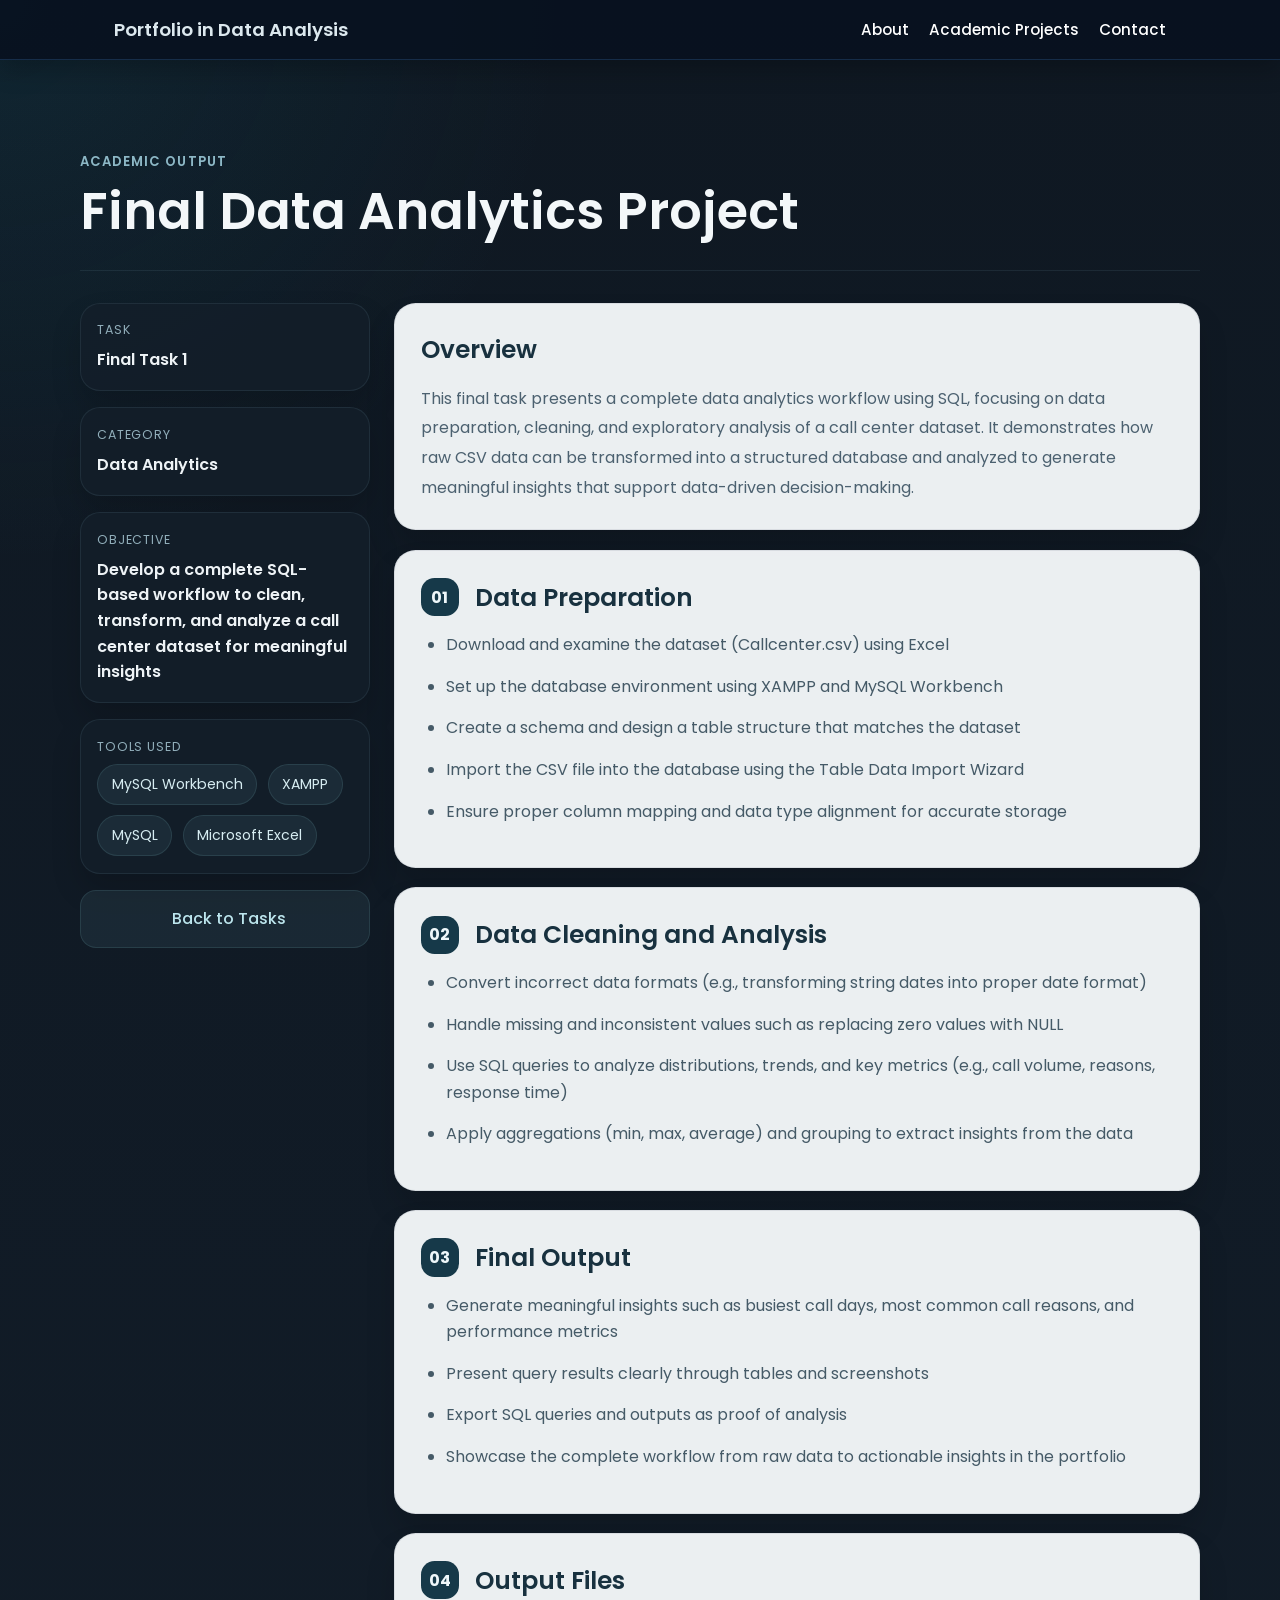
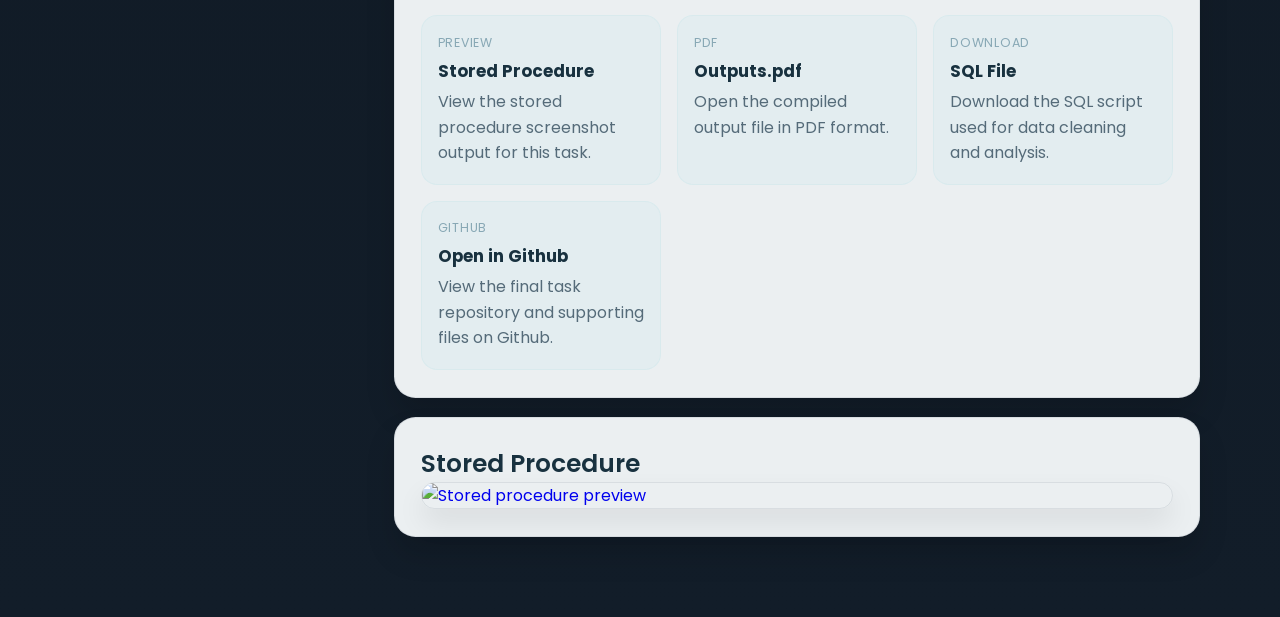
==== final-task1.html @ f65592d1 "Add files via upload" ====
<!doctype html>
<html lang="en">
  <head>
    <meta charset="UTF-8" />
    <meta http-equiv="X-UA-Compatible" content="IE=edge" />
    <meta name="viewport" content="width=device-width, initial-scale=1.0" />
    <title>Final Task | Ervin Esguerra</title>
    <link rel="stylesheet" href="assets/swiper-bundle.min.css" />
    <link rel="stylesheet" href="assets/newcss.css" />
    <link
      rel="stylesheet"
      href="https://unicons.iconscout.com/release/v4.0.8/css/line.css"
    />
  </head>

  <body class="dark-theme">
    <header class="project-sample-header">
      <div class="project-sample-header__inner">
        <a href="index.html" class="project-sample-header__brand">
          Portfolio in Data Analysis
        </a>
        <nav class="project-sample-header__nav">
          <a href="index.html#about">About</a>
          <a href="index.html#portfolio">Academic Projects</a>
          <a href="index.html#contact">Contact</a>
        </nav>
      </div>
    </header>

    <main class="project-page">
      <section class="project-detail">
        <div class="project-detail__masthead">
          <p class="project-detail__eyebrow">Academic Output</p>
          <h1 class="project-detail__title">Final Data Analytics Project</h1>
        </div>

        <div class="project-detail__layout">
          <aside class="project-detail__sidebar">
            <div class="project-detail__panel">
              <span class="project-detail__label">Task</span>
              <strong class="project-detail__value">Final Task 1</strong>
            </div>

            <div class="project-detail__panel">
              <span class="project-detail__label">Category</span>
              <strong class="project-detail__value">Data Analytics</strong>
            </div>

            <div class="project-detail__panel">
              <span class="project-detail__label">Objective</span>
              <strong class="project-detail__value">
                Develop a complete SQL-based workflow to clean, transform, and analyze a call center dataset for meaningful insights
              </strong>
            </div>

            <div class="project-detail__panel">
              <span class="project-detail__label">Tools Used</span>
              <div class="project-detail__tool-grid">
                <span class="project-detail__tool">MySQL Workbench</span>
                <span class="project-detail__tool">XAMPP</span>
                <span class="project-detail__tool">MySQL</span>
                <span class="project-detail__tool">Microsoft Excel</span>
              </div>
            </div>

            <a href="index.html#portfolio" class="project-detail__back">
              <i class="uil uil-arrow-left"></i>
              Back to Tasks
            </a>
          </aside>

          <div class="project-detail__content">
            <article class="project-detail__card project-detail__card--lead">
              <h2 class="project-detail__card-title">Overview</h2>
              <p class="project-detail__paragraph">
                This final task presents a complete data analytics workflow using SQL, focusing on data preparation, cleaning, and exploratory analysis of a call center dataset. It demonstrates how raw CSV data can be transformed into a structured database and analyzed to generate meaningful insights that support data-driven decision-making.
              </p>
            </article>

            <article class="project-detail__card">
              <div class="project-detail__section-head">
                <span class="project-detail__step">01</span>
                <h2 class="project-detail__card-title">Data Preparation</h2>
              </div>
              <ul class="project-detail__list">
                <li>Download and examine the dataset (Callcenter.csv) using Excel</li>
                <li>Set up the database environment using XAMPP and MySQL Workbench</li>
                <li>Create a schema and design a table structure that matches the dataset</li>
                <li>Import the CSV file into the database using the Table Data Import Wizard</li>
                <li>Ensure proper column mapping and data type alignment for accurate storage</li>
              </ul>
            </article>

            <article class="project-detail__card">
              <div class="project-detail__section-head">
                <span class="project-detail__step">02</span>
                <h2 class="project-detail__card-title">Data Cleaning and Analysis</h2>
              </div>
              <ul class="project-detail__list">
                <li>Convert incorrect data formats (e.g., transforming string dates into proper date format)</li>
                <li>Handle missing and inconsistent values such as replacing zero values with NULL</li>
                <li>Use SQL queries to analyze distributions, trends, and key metrics (e.g., call volume, reasons, response time)</li>
                <li>Apply aggregations (min, max, average) and grouping to extract insights from the data</li>
              </ul>
            </article>

            <article class="project-detail__card">
              <div class="project-detail__section-head">
                <span class="project-detail__step">03</span>
                <h2 class="project-detail__card-title">Final Output</h2>
              </div>
              <ul class="project-detail__list">
                <li>Generate meaningful insights such as busiest call days, most common call reasons, and performance metrics</li>
                <li>Present query results clearly through tables and screenshots</li>
                <li>Export SQL queries and outputs as proof of analysis</li>
                <li>Showcase the complete workflow from raw data to actionable insights in the portfolio</li>
              </ul>
            </article>

            <article class="project-detail__card">
              <div class="project-detail__section-head">
                <span class="project-detail__step">04</span>
                <h2 class="project-detail__card-title">Output Files</h2>
              </div>
              <div class="project-detail__resource-grid">
                <a href="#stored-procedure" class="project-detail__resource">
                  <span class="project-detail__resource-label">Preview</span>
                  <strong class="project-detail__resource-title">Stored Procedure</strong>
                  <span class="project-detail__resource-text">
                    View the stored procedure screenshot output for this task.
                  </span>
                </a>

                <a
                  href="assets/Outputs.pdf"
                  target="_blank"
                  class="project-detail__resource"
                >
                  <span class="project-detail__resource-label">PDF</span>
                  <strong class="project-detail__resource-title">Outputs.pdf</strong>
                  <span class="project-detail__resource-text">
                    Open the compiled output file in PDF format.
                  </span>
                </a>

                <a
                  href="assets/cleaned_data_query.sql"
                  download
                  class="project-detail__resource"
                >
                  <span class="project-detail__resource-label">Download</span>
                  <strong class="project-detail__resource-title">SQL File</strong>
                  <span class="project-detail__resource-text">
                    Download the SQL script used for data cleaning and analysis.
                  </span>
                </a>

                <a
                  href="https://github.com/esguerraervin/Final-task-1"
                  target="_blank"
                  class="project-detail__resource"
                >
                  <span class="project-detail__resource-label">Github</span>
                  <strong class="project-detail__resource-title">Open in Github</strong>
                  <span class="project-detail__resource-text">
                    View the final task repository and supporting files on Github.
                  </span>
                </a>
              </div>
            </article>

            <article class="project-detail__card" id="stored-procedure">
              <h2 class="project-detail__card-title">Stored Procedure</h2>
              <a
                href="assets/img/Stored_procedure.png"
                target="_blank"
                class="project-detail__image-link"
              >
                <img
                  src="assets/img/Stored_procedure.png"
                  alt="Stored procedure preview"
                  class="project-detail__image"
                />
              </a>
            </article>
          </div>
        </div>
      </section>
    </main>
  </body>
</html>
---- assets/newcss.css ----
@import url("https://fonts.googleapis.com/css2?family=Poppins:wght@400;500;600;700&display=swap");

/*================ VARIABLES CSS ==========*/

:root {
  --header-height: 3rem;

  /*======= Colors =======*/
  /* Change Favorite color */
  --hue-color: 199;

  /*========= HSL Color mode =========*/
  --first-color: hsl(var(--hue-color), 74%, 44%);
  --first-color-second: hsl(var(--hue-color), 74%, 44%);
  --first-color-alt: hsl(var(--hue-color), 70%, 36%);
  --first-color-lighter: hsl(var(--hue-color), 80%, 91%);
  --title-color: hsl(210, 35%, 16%);
  --text-color: hsl(214, 19%, 35%);
  --text-color-light: hsl(215, 14%, 55%);
  --input-color: hsl(200, 43%, 96%);
  --body-color: hsl(204, 60%, 98%);
  --container-color: rgba(255, 255, 255, 0.82);
  --scroll-bar-color: hsl(205, 24%, 88%);
  --scroll-thumb-color: hsl(202, 28%, 72%);

  /*========= Font and typography ===========*/
  --body-font: "Poppins", sans-serif;

  --big-font-size: 2rem;
  --h1-font-size: 1.5rem;
  --h2-font-size: 1.25rem;
  --h3-font-size: 1.125rem;
  --normal-font-size: 0.938rem;
  --small-font-size: 0.813rem;
  --smaller-font-size: 0.75rem;

  /*=========== Font weight ==========*/

  --font-medium: 500;
  --font-semi-bold: 600;

  /*============ Margin Bottom ===========*/
  /* .25rem = 4px, .5rem=8px, .75rem = 12px*/
  --mb-0-25: 0.25rem;
  --mb-0-5: 0.5rem;
  --mb-0-75: 0.75rem;
  --mb-1: 1rem;
  --mb-1-5: 1.5rem;
  --mb-2: 2rem;
  --mb-2-5: 2.5rem;
  --mb-3: 3rem;

  /*============== z index =============*/
  --z-tooltip: 10;
  --z-fixed: 100;
  --z-modal: 1000;
}

/* Font Size for larger devices */
@media screen and (min-width: 968px) {
  :root {
    --big-font-size: 3rem;
    --h1-font-size: 2.25rem;
    --h2-font-size: 1.5rem;
    --h3-font-size: 1.25rem;
    --normal-font-size: 1rem;
    --small-font-size: 0.875rem;
    --smaller-font-size: 0.813rem;
  }
}
/*================= Variables Dark Theme ===============*/
body.dark-theme {
  /*========= HSL Color mode =========*/

  --first-color-second: hsl(var(--hue-color), 30%, 8%);
  --title-color: hsl(var(--hue-color), 8%, 95%);
  --text-color: hsl(var(--hue-color), 8%, 75%);
  --input-color: hsl(var(--hue-color), 29%, 16%);
  --body-color: hsl(var(--hue-color), 28%, 12%);
  --container-color: hsl(var(--hue-color), 29%, 16%);
  --scroll-bar-color: hsl(var(--hue-color), 12%, 48%);
  --scroll-thumb-color: hsl(var(--hue-color), 12%, 36%);
}

/*================= Button Dark/Light ===============*/
.nav__btns {
  display: flex;
  align-items: center;
}

.change-theme {
  font-size: 1.25rem;
  color: var(--title-color);
  margin-right: var(--mb-1);
  cursor: pointer;
}

.change-theme:hover {
  color: var(--first-color);
}

/*================= Base ===============*/
* {
  box-sizing: border-box;
  padding: 0;
  margin: 0;
}

html {
  scroll-behavior: smooth;
}
body {
  margin: 0 0 var(--header-height) 0;
  font-family: var(--body-font);
  font-size: var(--normal-font-size);
  background:
    radial-gradient(circle at top left, rgba(15, 154, 193, 0.16), transparent 28%),
    radial-gradient(circle at top right, rgba(39, 174, 96, 0.12), transparent 24%),
    linear-gradient(180deg, #f3fbff 0%, #edf6fb 100%);
  background-color: var(--body-color);
  color: var(--text-color);
}

h1,
h2,
h3,
h4 {
  color: var(--title-color);
  font-weight: var(--font-semi-bold);
}
ul {
  list-style: none;
}
a {
  text-decoration: none;
}
img {
  max-width: 100%;
  height: auto;
}
.section {
  padding: 2rem 0 4rem;
}
.section__title {
  font-size: var(--h1-font-size);
}

.section__subtitle {
  display: block;
  font-size: var(--small-font-size);
  margin-bottom: var(--mb-3);
}
.section__title,
.section__subtitle {
  text-align: center;
}

.container {
  max-width: 768px;
  margin-left: var(--mb-1-5);
  margin-right: var(--mb-1-5);
}

.grid {
  display: grid;
  gap: 1.5rem;
}
.header {
  width: 100%;
  position: fixed;
  bottom: 0;
  left: 0;
  z-index: var(--z-fixed);
  background-color: rgba(243, 251, 255, 0.82);
  backdrop-filter: blur(16px);
  border-top: 1px solid rgba(14, 116, 144, 0.12);
}

.nav {
  max-width: 968px;
  height: var(--header-height);
  display: flex;
  justify-content: space-between;
  align-items: center;
}

.nav__logo,
.nav__toggle {
  color: var(--title-color);
  font-weight: var(--font-medium);
}

.nav__logo:hover {
  color: var(--first-color);
}
.nav__toggle {
  font-size: 1.1rem;
  cursor: pointer;
}
.nav__toggle:hover {
  color: var(--first-color);
}
@media screen and (max-width: 767px) {
  .nav__menu {
    position: fixed;
    bottom: -100%;
    left: 0;
    width: 100%;
    background-color: var(--body-color);
    padding: 2rem 1.5rem 4rem;
    box-shadow: 0 -1px 4px rgba(0, 0, 0, 0.15);
    border-radius: 1.5rem 1.5rem 0 0;
    transition: 0.3s;
  }
}
.nav__list {
  grid-template-columns: repeat(3, 1fr);
  gap: 2rem;
}

.nav__link {
  display: flex;
  flex-direction: column;
  align-items: center;
  font-size: var(--small-font-size);
  color: var(--title-color);
  font-weight: var(--font-medium);
}

.nav__link:hover {
  color: var(--first-color);
}

.nav__icon {
  font-size: 1.2rem;
}
.nav__icon {
  font-size: 1.2rem;
}
.nav__close {
  position: absolute;
  right: 1.3rem;
  bottom: 0.5rem;
  font-size: 1.5rem;
  cursor: pointer;
  color: var(--first-color);
}

.nav__close:hover {
  color: var(--first-color-alt);
}

/* Show Menu */
.show-menu {
  bottom: 0;
}

/* Active Link */
.active-link {
  color: var(--first-color);
}

/* Change Background header */
.scroll-header {
  box-shadow: 0 8px 24px rgba(14, 35, 52, 0.08);
}

/*========HOME=============*/
.home__container {
  gap: 1rem;
}
.home__content {
  grid-template-columns: 0.5fr 3fr;
  padding-top: 3.5rem;
  align-items: center;
}

.home__social {
  display: grid;
  grid-template-columns: max-content;
  row-gap: 1rem;
}

.home__social-icon {
  font-size: 1.05rem;
  color: var(--first-color);
}
.home__social-icon:hover {
  color: var(--first-color-lighter);
}

.home__blob {
  width: 200px;
  fill: var(--first-color);
  /* fill: hsl(69, 69%, 61%); */
}
.home__blob-img {
  width: 180%;
  height: 145%;
  padding-left: 30px;
}
.home__data {
  grid-column: 1/3;
}

.home__title {
  font-size: var(--big-font-size);
}
.home__subtitle {
  font-size: var(--h3-font-size);
  color: var(--text-color);
  font-weight: var(--font-medium);
  margin-bottom: var(--mb-0-75);
}
.home__description {
  margin-bottom: var(--mb-2);
}

.portfolio__scroll {
  display: flex;
  justify-content: center;
  align-items: center;
  margin-top: 15px;
  cursor: pointer;
}
.home__scroll {
  display: none;
}
.home__scroll-button {
  color: var(--first-color);
  transition: 0.3s;
}
.home__scroll-button:hover {
  transform: translateY(0.25rem);
}
.home__scroll-mouse {
  font-size: 2rem;
}
.home__scroll-name {
  font-size: var(--small-font-size);
  color: var(--title-color);
  font-weight: var(--font-medium);
  margin-right: var(--mb-0-25);
}
.home__scroll-arrow {
  font-size: 1.25rem;
}

/*================== Buttons ===================*/
.button {
  display: inline-block;
  background-color: var(--first-color);
  color: #fff;
  padding: 1rem;
  margin-bottom: 10px;
  border-radius: 0.5rem;
  font-weight: var(--font-medium);
}

.button:hover {
  background-color: var(--first-color-alt);
}

.button__icon {
  font-size: 1.25rem;
  margin-left: 0.25rem;
  transition: 0.3s;
}

.button--white {
  background-color: #fff;
  color: var(--first-color);
}

.button--white:hover {
  background-color: #fff;
}

.button--flex {
  display: inline-flex;
  align-items: center;
}
.button--small {
  padding: 0.75rem 1rem;
}
.button--link {
  padding: 0;
  background-color: transparent;
  color: var(--first-color);
}

.button--link:hover {
  background-color: transparent;
  color: var(--first-color-alt);
}

.services__button.button--link {
  display: inline-flex;
  align-items: center;
  justify-content: center;
  padding: 0.7rem 1.15rem;
  border-radius: 999px;
  background: linear-gradient(135deg, var(--first-color), #22a6b3);
  color: #ffffff;
  font-weight: var(--font-medium);
  box-shadow: 0 12px 24px rgba(14, 116, 144, 0.2);
}

.services__button.button--link:hover {
  background: linear-gradient(135deg, var(--first-color-alt), #1b8ea7);
  color: #ffffff;
}

.section__title {
  letter-spacing: 0.02em;
}

.section__subtitle {
  color: var(--text-color-light);
}

.home__data {
  grid-column: 1/3;
  background: rgba(255, 255, 255, 0.66);
  border: 1px solid rgba(14, 116, 144, 0.1);
  box-shadow: 0 20px 45px rgba(24, 60, 84, 0.08);
  border-radius: 1.5rem;
  padding: 1.4rem;
  backdrop-filter: blur(12px);
}

.home__blob {
  width: 220px;
  fill: var(--first-color);
  filter: drop-shadow(0 24px 30px rgba(14, 116, 144, 0.18));
}

.home__title {
  line-height: 1.1;
}

.button {
  background: linear-gradient(135deg, var(--first-color), #22a6b3);
  border-radius: 999px;
  box-shadow: 0 14px 26px rgba(14, 116, 144, 0.24);
}

.button:hover {
  background: linear-gradient(135deg, var(--first-color-alt), #1b8ea7);
}

.about__img {
  width: 200px;
  border-radius: 2rem;
  border: 6px solid rgba(255, 255, 255, 0.7);
  box-shadow: 0 18px 36px rgba(28, 71, 99, 0.15);
}

.about__description {
  text-align: justify;
  line-height: 1.8;
}



.about__info {
  gap: 1rem;
  flex-wrap: wrap;
}

.about__info > div {
  background: rgba(255, 255, 255, 0.72);
  border: 1px solid rgba(14, 116, 144, 0.1);
  border-radius: 1.25rem;
  padding: 1rem 1.1rem;
  min-width: 120px;
  box-shadow: 0 14px 28px rgba(24, 60, 84, 0.06);
}

.skills__content,
.services__content,
.portfolio__content,
.contact__content {
  background: rgba(255, 255, 255, 0.72);
  border: 1px solid rgba(14, 116, 144, 0.1);
  border-radius: 1.5rem;
  box-shadow: 0 18px 40px rgba(24, 60, 84, 0.08);
  backdrop-filter: blur(12px);
}

.skills__content {
  padding: 1.35rem 1.25rem;
  margin-bottom: 1.25rem;
}

.skills__header {
  margin-bottom: 0;
}

.skills__open .skills__header {
  margin-bottom: var(--mb-2-5);
}

.qualification__data {
  margin-bottom: 2rem;
}

.services__content {
  border-radius: 1.5rem;
}

.portfolio__content {
  padding: 1.25rem;
}

.portfolio__img {
  border-radius: 1.1rem;
}

.contact__information {
  background: rgba(255, 255, 255, 0.7);
  border: 1px solid rgba(14, 116, 144, 0.1);
  box-shadow: 0 14px 32px rgba(24, 60, 84, 0.06);
  border-radius: 1.25rem;
  padding: 1rem;
}

.contact__content {
  background-color: rgba(240, 249, 252, 0.95);
  border-radius: 1rem;
}

.footer__bg {
  background: linear-gradient(135deg, #0f5d73 0%, #117798 55%, #1595a9 100%);
}

.footer__copy {
  color: rgba(255, 255, 255, 0.78);
}

.home.section,
.about.section,
.skills.section,
.qualification__section,
.portfolio.section,
.contact.section {
  position: relative;
}

.about__container,
.skills__container,
.qualification__container,
.portfolio__container,
.contact__container {
  position: relative;
  z-index: 1;
}

.skills.section::before,
.portfolio.section::before,
.contact.section::before {
  content: "";
  position: absolute;
  inset: 2rem 0 0;
  background: linear-gradient(180deg, rgba(255, 255, 255, 0.34), rgba(255, 255, 255, 0.08));
  border-radius: 2rem;
  z-index: 0;
}

/*===================== About ==================*/
.about__img {
  width: 170px;
  border-radius: 500%;
  justify-self: center;
  align-self: center;
  /* border: 1px solid #fff; */
}

.about__description {
  text-align: center;
  margin-bottom: var(--mb-2-5);
}

.about__info {
  display: flex;
  justify-content: space-evenly;
  margin-bottom: var(--mb-2-5);
}

.about__info-title {
  font-size: var(--h2-font-size);
  font-weight: var(--font-semi-bold);
  color: var(--title-color);
}

.about__info-name {
  font-size: var(--smaller-font-size);
}

.about__info-name,
.about__info-title {
  display: block;
  text-align: center;
}

.about__buttons {
  display: flex;
  justify-content: center;
}

/*===================== SKILLS =========================*/

.skills__container {
  row-gap: 0;
}

.skills__header {
  display: flex;
  align-items: center;
  margin-bottom: var(--mb-2-5);
  cursor: pointer;
}

.skills__icon,
.skills__arrow {
  font-size: 1.25rem;
  color: var(--first-color);
}

.skills__icon {
  margin-right: var(--mb-0-75);
}

.skills__title {
  font-size: var(--h3-font-size);
}

.skills__arrow {
  margin-left: auto;
  transition: 0.4s;
}

.skills__list {
  row-gap: 1.5rem;
  padding-left: 2.7rem;
}

.skills__titles {
  display: flex;
  justify-content: space-between;
  margin-bottom: var(--mb-0-5);
}

.skills__name {
  font-size: var(--normal-font-size);
  font-weight: var(--font-medium);
}

.skills__bar,
.skills__percentage {
  height: 5px;
  border-radius: 0.25rem;
}

.skills__bar {
  background-color: var(--first-color-lighter);
}
.skills__percentage {
  display: block;
  background-color: var(--first-color);
}

.skills__html {
  width: 90%;
}
.skills__css {
  width: 80%;
}
.skills__js {
  width: 55%;
}
.skills__react {
  width: 40%;
}

.skills__php {
  width: 80%;
}
.skills__node {
  width: 70%;
}
.skills__firebase {
  width: 75%;
}
.skills__python {
  width: 50%;
}

.skills__figma {
  width: 85%;
}
.skills__sketch {
  width: 75%;
}
.skills__photoshop {
  width: 60%;
}

.skills__close .skills__list {
  height: 0;
  overflow: hidden;
}

.skills__open .skills__list {
  height: max-content;
  margin-bottom: var(--mb-2-5);
}

.skills__open .skills__arrow {
  transform: rotate(-180deg);
}

/*==================== Qualifications ====================*/

.qualification__tabs {
  display: flex;
  justify-content: space-evenly;
  margin-bottom: var(--mb-2);
}

.qualification__button {
  font-size: var(--h3-font-size);
  font-weight: var(--font-medium);
  cursor: pointer;
}

.qualification__button:hover {
  color: var(--first-color);
}

.qualification__icon {
  font-size: 1.8rem;
  margin-right: var(--mb-0-25);
}

.qualification__data {
  display: grid;
  grid-template-columns: 1fr max-content 1fr;
  column-gap: 1.5rem;
}

.qualification__title {
  font-size: var(--normal-font-size);
  font-weight: var(--font-medium);
}

.qualification__subtitle {
  display: inline-block;
  font-size: var(--small-font-size);
}

.qualification__calender {
  font-size: var(--smaller-font-size);
  color: var(--text-color-light);
}

.qualification__rounder {
  display: inline-block;
  width: 13px;
  height: 13px;
  background-color: var(--first-color);
  border-radius: 50%;
}

.qualification__line {
  display: block;
  width: 1px;
  height: 100%;
  background-color: var(--first-color);
  transform: translate(6px, -7px);
}

.qualification [data-content] {
  display: none;
}

.qualification__active[data-content] {
  display: none;
}

.qualification__button.qualification__active {
  color: var(--first-color);
}

.qualification__resume-wrap {
  display: flex;
  justify-content: center;
  margin-top: -1.5rem;
  margin-bottom: 1.5rem;
}

.qualification__resume-button {
  white-space: nowrap;
}

/*================= Services ==================*/

.services_container {
  gap: 1.5rem;
  grid-template-columns: repeat(2, 1fr);
}

.services__content {
  position: relative;
  background-color: var(--container-color);
  padding: 3.5rem 0.5rem 1.25rem 1.5rem;
  border-radius: 0.25rem;
  box-shadow: 0 2px 4px rgba(0, 0, 0, 0.15);
}

.services__button {
  cursor: pointer;
  font-size: var(--small-font-size);
}

.services__button:hover .button__icon {
  transform: translateX(0.25rem);
}

.services__modal {
  position: fixed;
  top: 0;
  left: 0;
  right: 0;
  bottom: 0;
  background-color: rgba(0, 0, 0, 0.5);
  display: flex;
  align-items: center;
  justify-content: center;
  padding: 0 1rem;
  z-index: var(--z-modal);
  opacity: 0;
  visibility: hidden;
  transition: 0.3s;
}

.services__modal-content {
  position: relative;
  background-color: var(--container-color);
  padding: 1.5rem;
  border-radius: 1.25rem;
}
.services__modal-services {
  row-gap: 1rem;
}

.services__modal-service {
  display: flex;
}
.services__modal-title {
  font-size: var(--h3-font-size);
  font-family: var(--font-medium);
  margin-bottom: var(--mb-1-5);
}

.services__modal-close {
  position: absolute;
  top: 1rem;
  right: 1rem;
  font-size: 1.5rem;
  color: var(--first-color);
  cursor: pointer;
}

.services__modal-icon {
  color: var(--first-color);
  margin-right: var(--mb-0-25);
}

/* Active Modal */
.active-modal {
  opacity: 1;
  visibility: visible;
}

/*================== Portfolio ==================*/

.portfolio__container {
  overflow: initial;
}
.portfolio__board {
  background: rgba(250, 252, 253, 0.88);
  border: 1px solid rgba(28, 73, 95, 0.08);
  border-radius: 2rem;
  padding: 1.8rem 1.2rem;
  box-shadow: 0 24px 50px rgba(20, 54, 77, 0.08);
  backdrop-filter: blur(10px);
}

.portfolio__heading {
  display: grid;
  gap: 0.85rem;
  margin-bottom: 2rem;
  padding-bottom: 1.25rem;
  border-bottom: 1px solid rgba(28, 73, 95, 0.1);
}

.portfolio__eyebrow {
  color: #3d839f;
  font-size: 0.8rem;
  font-weight: 600;
  letter-spacing: 0.08em;
  text-transform: uppercase;
}

.portfolio__board-title {
  color: #163342;
  font-size: 2.15rem;
  line-height: 1.1;
}

.portfolio__intro {
  max-width: 650px;
  color: #5b707e;
  line-height: 1.75;
}

.portfolio__group {
  margin-bottom: 2rem;
}

.portfolio__group:last-child {
  margin-bottom: 0;
}

.portfolio__group-head {
  display: flex;
  flex-wrap: wrap;
  align-items: center;
  justify-content: space-between;
  gap: 0.75rem;
  margin-bottom: 1rem;
  padding-bottom: 0.85rem;
  border-bottom: 1px solid rgba(28, 73, 95, 0.08);
}

.portfolio__group-title {
  color: #1d556c;
  font-size: 1.1rem;
}

.portfolio__group-note {
  color: #6c8794;
  font-size: 0.88rem;
}

.portfolio__grid {
  display: grid;
  gap: 1.5rem;
}

.portfolio__card {
  background: linear-gradient(180deg, rgba(255, 255, 255, 0.94), rgba(244, 249, 251, 0.94));
  border: 1px solid rgba(34, 90, 112, 0.12);
  border-radius: 1.5rem;
  padding: 1.5rem;
  transition: transform 0.25s ease, border-color 0.25s ease, box-shadow 0.25s ease;
  position: relative;
  overflow: hidden;
}

.portfolio__card:hover {
  transform: translateY(-4px);
  border-color: rgba(61, 131, 159, 0.3);
  box-shadow: 0 18px 34px rgba(20, 54, 77, 0.12);
}

.portfolio__card::before {
  content: "";
  position: absolute;
  left: 0;
  top: 0;
  width: 100%;
  height: 4px;
  background: linear-gradient(90deg, #2f819d, #8bbac9);
}

.portfolio__card-tag {
  display: inline-flex;
  align-items: center;
  margin-bottom: 1rem;
  padding: 0.38rem 0.72rem;
  border-radius: 999px;
  background: rgba(47, 129, 157, 0.08);
  color: #2f819d;
  font-size: 0.82rem;
  font-weight: 600;
}

.portfolio__card-title {
  color: #163342;
  font-size: 1.45rem;
  line-height: 1.25;
  margin-bottom: 1rem;
}

.portfolio__card-text {
  color: #5a6e7b;
  line-height: 1.7;
  margin-bottom: 1.35rem;
}

.portfolio__card-button {
  display: inline-flex;
  align-items: center;
  gap: 0.5rem;
  padding: 0.85rem 1.05rem;
  border-radius: 0.95rem;
  background: #163949;
  color: #eff8fb;
  font-weight: var(--font-medium);
  transition: background 0.2s ease, color 0.2s ease, transform 0.2s ease;
}

.portfolio__card-button:hover {
  background: #215268;
  color: #ffffff;
  transform: translateX(4px);
}

/*================ Contact Me ===============*/

.contact__container {
  row-gap: 2rem;
}

.contact__information {
  display: flex;
  margin-bottom: var(--mb-2);
}

.contact__icon {
  font-size: 2rem;
  color: var(--first-color);
  margin-right: var(--mb-0-75);
}

.contact__title {
  font-size: var(--h3-font-size);
  font-weight: var(--font-medium);
}

.contact__subtitle {
  font-size: var(--small-font-size);
  color: var(--text-color-light);
}
.contact__content {
  background-color: var(--input-color);
  border-radius: 0.5rem;
  padding: 0.75rem 1rem 0.25rem;
}
.contact__label {
  font-size: var(--smaller-font-size);
  color: var(--title-color);
}

.contact__input {
  width: 100%;
  background-color: var(--input-color);
  color: var(--text-color);
  font-family: var(--body-font);
  font-size: var(--normal-font-size);
  border: none;
  outline: none;
  padding: 0.25rem 0.5rem 0.5rem 0;
}

.contact__submit {
  border: none;
  cursor: pointer;
  font-family: var(--body-font);
}

/*=================== Footer ==================*/

.footer {
  padding-top: 1rem;
}

.footer__container {
  row-gap: 1.25rem;
}

.footer__bg {
  background-color: var(--first-color-second);
  padding: 1.25rem 0 1.5rem;
}

.footer__title {
  font-size: var(--h1-font-size);
  margin-bottom: var(--mb-0-25);
}

.footer__logo {
  width: 58px;
  height: auto;
  display: block;
  border-radius: 0.9rem;
}

.footer__brand {
  display: flex;
  align-items: center;
  justify-content: center;
}

.footer__center {
  display: flex;
  flex-direction: column;
  align-items: center;
  text-align: center;
  gap: 0.45rem;
}

.footer__subtitle {
  font-size: var(--small-font-size);
}

.footer__links {
  display: flex;
  flex-direction: column;
  row-gap: 0.8rem;
  align-items: center;
}

.footer__link {
  font-size: 0.95rem;
  letter-spacing: normal;
}

.footer__link:hover {
  color: var(--first-color-lighter);
  transition: 0.3s;
}

.footer__social {
  font-size: 1.25rem;
  margin-right: var(--mb-1-5);
}

.footer__social:hover {
  color: var(--first-color-lighter);
  transition: 0.3s;
}

.footer__copy {
  font-size: var(--smaller-font-size);
  text-align: center;
  color: var(--text-color-light);
  margin-top: 1rem;
}

.footer__title,
.footer__link,
.footer__subtitle,
.footer__social {
  color: #fff;
}

/*==================== Scroll Up ==================*/

.scrollup {
  position: fixed;
  right: 1rem;
  bottom: -20%;
  background-color: var(--first-color);
  opacity: 0.8;
  padding: 0 0.3rem;
  border-radius: 0.4rem;
  z-index: var(--z-tooltip);
  transition: 0.4s;
}

.scrollup:hover {
  background-color: var(--first-color-alt);
}

.scrollup__icon {
  font-size: 1.5rem;
  color: #fff;
}

/* Show Scroll */
.show-scroll {
  bottom: 5rem;
}

/*====================== Scroll Bar =====================*/

::-webkit-scrollbar {
  width: 0.6rem;
  background-color: var(--scroll-bar-color);
  border-radius: 0.5rem;
}

::-webkit-scrollbar-thumb {
  background-color: var(--scroll-thumb-color);
  border-radius: 0.5rem;
}

::-webkit-scrollbar-thumb:hover {
  background-color: var(--text-color-light);
}

/*======================== Media Queries ======================*/

/* For Small Devices */
@media screen and (max-width: 350px) {
  .container {
    margin-left: var(--mb-1);
    margin-right: var(--mb-1);
  }

  .nav__menu {
    padding: 2rem 0.25rem 4rem;
  }

  .nav__list {
    column-gap: 0;
  }

  .home__content {
    grid-template-columns: 0.25fr 3fr;
  }

  .home__blob {
    width: 180px;
  }

  .skills__icon,
  .skills__arrow {
    font-size: 1.25rem;
  }
  .skills__title {
    font-size: var(--normal-font-size);
  }

  .qualification__data {
    gap: 0.5rem;
  }

  .services__container {
    justify-content: center;
  }

  .services__content {
    padding-right: 0.5rem;
  }

  .services__modal {
    padding: 0 0.5rem;
  }

  .project__img {
    width: 200px;
  }
}

/* For medium Devices */
@media screen and (min-width: 568px) {
  .home__content {
    grid-template-columns: max-content 1fr 1fr;
  }

  .home__data {
    grid-column: initial;
  }

  .home__img {
    order: 1;
    justify-self: center;
  }

  .about__container,
  .skills__container,
  .project__container,
  .contact__container,
  .footer__container {
    grid-template-columns: repeat(2, 1fr);
  }

  .qualification__section {
    display: grid;
    grid-template-columns: 0.6fr;
    justify-content: center;
  }

  .portfolio__grid {
    grid-template-columns: repeat(2, minmax(0, 1fr));
  }
}

@media screen and (min-width: 768px) {
  .container {
    margin-left: auto;
    margin-right: auto;
  }

  body {
    margin: 0;
  }

  .section {
    padding: 6rem 0 4rem;
  }

  .section__subtitle {
    margin-bottom: 4rem;
  }

  .header {
    top: 0;
    bottom: initial;
  }

  .header,
  .main,
  .footer__container {
    padding: 0 1rem;
  }

  .nav {
    height: calc(var(--header-height) + 1.5rem);
    column-gap: 1rem;
  }

  .nav__icon,
  .nav__close,
  .nav__toggle {
    display: none;
  }

  .nav__list {
    display: flex;
    column-gap: 2rem;
  }

  .nav__menu {
    margin-left: auto;
  }

  .nav__menu,
  body.dark-theme .nav__menu {
    background-color: transparent;
    box-shadow: none;
  }

  .change-theme {
    margin: 0;
  }

  .home__container {
    row-gap: 5rem;
  }

  .home__content {
    padding-top: 5.5rem;
    column-gap: 2rem;
  }
  .home__blob {
    width: 240px;
  }

  .home__data {
    padding: 1.8rem;
  }

  .home__scroll {
    display: block;
  }
  .home__scroll-button {
    margin-left: 3rem;
  }
  .about__container {
    column-gap: 5rem;
  }

  .about__img {
    width: 300px;
  }

  .about__description {
    text-align: initial;
  }
  .about__info {
    justify-content: space-between;
  }
  .about__buttons {
    justify-content: initial;
  }

  .skills__icon,
  .skills__arrow {
    font-size: 1.75rem;
  }

  .qualification__tabs {
    justify-content: center;
  }
  .qualification__button {
    margin: 0 var(--mb-1);
  }
  .qualification__sections {
    grid-template-columns: 0.5fr;
  }
  .services_container {
    grid-template-columns: repeat(3, 218px);
    justify-content: center;
  }
  .services__content {
    padding: 6rem 0 2rem 2.5rem;
  }
  .services__icon {
    font-size: 2rem;
  }
  .services__modal-content {
    width: 500px;
  }
  .testimonials {
    align-items: center;
  }
  .project {
    text-align: initial;
  }
  .project__bg {
    background: none;
  }
  .project__container {
    background-color: var(--first-color-second);
    border-radius: 1rem;
    padding: 3rem 2.5rem 0;
    grid-template-columns: 1fr max-content;
    column-gap: 3rem;
  }

  .project__data {
    padding-top: 0.8rem;
  }

  .footer__container {
    grid-template-columns: repeat(3, 1fr);
  }

  .footer__brand--left {
    justify-content: flex-start;
  }

  .footer__brand--right {
    justify-content: flex-end;
  }

  .footer__bg {
    padding: 1.5rem 0 1.75rem;
  }

  .footer__links {
    flex-direction: row;
    column-gap: 1rem;
  }

  .footer__socials {
    justify-self: flex-end;
  }

  .footer__copy {
    margin-top: 1.25rem;
  }
}

/* For large devices */

@media screen and (min-width: 968px) {
  .header,
  .main,
  .footer__container {
    padding: 0;
  }

  .home__blob {
    width: 300px;
  }

  .home__title {
    font-size: 37px;
  }

  .home__social {
    transform: translateX(-6rem);
  }

  .home__data {
    padding: 2rem;
  }

  .button--white {
    bottom: -4.5rem;
  }
}

/*==================== Design Refresh ==================*/

.home__data {
  background: rgba(255, 255, 255, 0.66);
  border: 1px solid rgba(14, 116, 144, 0.1);
  box-shadow: 0 20px 45px rgba(24, 60, 84, 0.08);
  border-radius: 1.5rem;
  padding: 1.4rem;
  backdrop-filter: blur(12px);
}

.home__blob {
  width: 220px;
  fill: var(--first-color);
  filter: drop-shadow(0 24px 30px rgba(14, 116, 144, 0.18));
}

.home__title {
  line-height: 1.1;
}

.button {
  background: linear-gradient(135deg, var(--first-color), #22a6b3);
  border-radius: 999px;
  box-shadow: 0 14px 26px rgba(14, 116, 144, 0.24);
}

.button:hover {
  background: linear-gradient(135deg, var(--first-color-alt), #1b8ea7);
}

.about__img {
  width: 200px;
  border-radius: 2rem;
  border: 6px solid rgba(255, 255, 255, 0.7);
  box-shadow: 0 18px 36px rgba(28, 71, 99, 0.15);
}

.about__description {
  line-height: 1.8;
}

.about__info {
  gap: 1rem;
  flex-wrap: wrap;
}

.about__info > div {
  background: rgba(255, 255, 255, 0.72);
  border: 1px solid rgba(14, 116, 144, 0.1);
  border-radius: 1.25rem;
  padding: 1rem 1.1rem;
  min-width: 120px;
  box-shadow: 0 14px 28px rgba(24, 60, 84, 0.06);
}

.skills__content,
.services__content,
.portfolio__content,
.contact__content {
  background: rgba(255, 255, 255, 0.72);
  border: 1px solid rgba(14, 116, 144, 0.1);
  border-radius: 1.5rem;
  box-shadow: 0 18px 40px rgba(24, 60, 84, 0.08);
  backdrop-filter: blur(12px);
}

.skills__content {
  padding: 1.35rem 1.25rem;
  margin-bottom: 1.25rem;
}

.skills__header {
  margin-bottom: 0;
}

.skills__open .skills__header {
  margin-bottom: var(--mb-2-5);
}

.qualification__data {
  margin-bottom: 2rem;
}

.portfolio__content {
  padding: 1.25rem;
}

.portfolio__img {
  border-radius: 1.1rem;
}

.contact__information {
  background: rgba(255, 255, 255, 0.7);
  border: 1px solid rgba(14, 116, 144, 0.1);
  box-shadow: 0 14px 32px rgba(24, 60, 84, 0.06);
  border-radius: 1.25rem;
  padding: 1rem;
}

.contact__content {
  background-color: rgba(240, 249, 252, 0.95);
  border-radius: 1rem;
}

.footer__bg {
  background: linear-gradient(135deg, #0f5d73 0%, #117798 55%, #1595a9 100%);
}

.footer__copy {
  color: rgba(255, 255, 255, 0.78);
}

.home.section,
.about.section,
.skills.section,
.qualification__section,
.portfolio.section,
.contact.section {
  position: relative;
}

.about__container,
.skills__container,
.qualification__container,
.portfolio__container,
.contact__container {
  position: relative;
  z-index: 1;
}

.skills.section::before,
.portfolio.section::before,
.contact.section::before {
  content: "";
  position: absolute;
  inset: 2rem 0 0;
  background: linear-gradient(180deg, rgba(255, 255, 255, 0.34), rgba(255, 255, 255, 0.08));
  border-radius: 2rem;
  z-index: 0;
}

@media screen and (min-width: 768px) {
  .home__data {
    padding: 1.8rem;
  }

  .about__img {
    width: 300px;
  }
}

@media screen and (min-width: 968px) {
  .home__blob {
    width: 300px;
  }

  .home__data {
    padding: 2rem;
  }

  .portfolio__board {
    padding: 2.4rem;
  }
}

body.dark-theme {
  background:
    radial-gradient(circle at top left, rgba(34, 166, 179, 0.16), transparent 28%),
    radial-gradient(circle at top right, rgba(21, 101, 192, 0.14), transparent 26%),
    linear-gradient(180deg, #0e1726 0%, #131d2d 100%);
}

body.dark-theme .header {
  background-color: rgba(12, 20, 34, 0.82);
  border-top: 1px solid rgba(103, 190, 220, 0.14);
}

body.dark-theme .nav__menu {
  background-color: #111c2d;
}

body.dark-theme .home__data,
body.dark-theme .skills__content,
body.dark-theme .services__content,
body.dark-theme .portfolio__content,
body.dark-theme .contact__content,
body.dark-theme .contact__information,
body.dark-theme .about__info > div,
body.dark-theme .services__modal-content {
  background: rgba(20, 30, 48, 0.86);
  border-color: rgba(103, 190, 220, 0.14);
  box-shadow: 0 18px 40px rgba(0, 0, 0, 0.28);
}

body.dark-theme .contact__input {
  background-color: transparent;
  color: var(--text-color);
}

body.dark-theme .skills.section::before,
body.dark-theme .portfolio.section::before,
body.dark-theme .contact.section::before {
  background: linear-gradient(180deg, rgba(255, 255, 255, 0.03), rgba(255, 255, 255, 0.01));
}

body.dark-theme .footer__bg {
  background: linear-gradient(135deg, #081522 0%, #0d2f47 55%, #106680 100%);
}

body.dark-theme .services__button.button--link,
body.dark-theme .portfolio__button.button--small,
body.dark-theme .button {
  color: #ffffff;
}

body.dark-theme .portfolio__board {
  background: rgba(19, 30, 42, 0.9);
  border-color: rgba(103, 190, 220, 0.12);
  box-shadow: 0 22px 44px rgba(0, 0, 0, 0.22);
}

body.dark-theme .portfolio__heading,
body.dark-theme .portfolio__group-head {
  border-color: rgba(103, 190, 220, 0.12);
}

body.dark-theme .portfolio__eyebrow,
body.dark-theme .portfolio__group-title,
body.dark-theme .portfolio__card-tag {
  color: #7fd4e8;
}

body.dark-theme .portfolio__board-title,
body.dark-theme .portfolio__card-title {
  color: #eef7fb;
}

body.dark-theme .portfolio__intro,
body.dark-theme .portfolio__group-note,
body.dark-theme .portfolio__card-text {
  color: #bed0d8;
}

body.dark-theme .portfolio__card {
  background: linear-gradient(180deg, rgba(22, 37, 54, 0.96), rgba(18, 31, 46, 0.96));
  border-color: rgba(103, 190, 220, 0.14);
  box-shadow: 0 18px 34px rgba(0, 0, 0, 0.2);
}

body.dark-theme .portfolio__card-button {
  background: rgba(127, 212, 232, 0.12);
  color: #eaf9fd;
  border: 1px solid rgba(127, 212, 232, 0.12);
}

body.dark-theme .portfolio__card-button:hover {
  background: rgba(127, 212, 232, 0.2);
}

body.dark-theme .header,
body.dark-theme .nav,
body.dark-theme .nav__menu,
body.dark-theme .nav__list,
body.dark-theme .nav__link {
  background: transparent !important;
  box-shadow: none !important;
}

body.dark-theme .header {
  background: rgba(8, 18, 32, 0.92) !important;
  border-bottom: 1px solid rgba(84, 164, 255, 0.18) !important;
  box-shadow: 0 10px 24px rgba(0, 0, 0, 0.22) !important;
}

body.dark-theme .nav__link,
body.dark-theme .nav__logo,
body.dark-theme .change-theme {
  color: #ffffff !important;
}

body.dark-theme .nav__link:hover,
body.dark-theme .nav__logo:hover,
body.dark-theme .change-theme:hover {
  color: #54a4ff !important;
}

body.dark-theme .active-link {
  color: #54a4ff !important;
}

body.dark-theme .scroll-header {
  background: rgba(8, 18, 32, 0.96) !important;
  border-bottom: 1px solid rgba(84, 164, 255, 0.22) !important;
}

/*==================== About Spacing Tuning ==================*/

.about__container {
  align-items: center;
  gap: 2rem;
}

.about__data {
  display: flex;
  flex-direction: column;
  gap: 1.35rem;
}

.about__description {
  margin-bottom: 0;
  max-width: 560px;
}

.about__info {
  display: grid;
  grid-template-columns: repeat(2, minmax(120px, 1fr));
  gap: 1rem;
  margin-bottom: 0;
}

.about__info > div:last-child {
  grid-column: 1 / -1;
  max-width: 160px;
}

.about__img {
  justify-self: center;
}

@media screen and (min-width: 768px) {
  .about.section {
    padding-top: 4.5rem;
  }

  .about__container {
    grid-template-columns: minmax(260px, 360px) minmax(0, 1fr);
    column-gap: 3rem;
    align-items: center;
  }

  .about__data {
    gap: 1.5rem;
  }

  .about__info {
    grid-template-columns: repeat(3, minmax(120px, 1fr));
    align-items: stretch;
  }

  .about__info > div:last-child {
    grid-column: auto;
    max-width: none;
  }

  .qualification__resume-wrap {
    justify-content: flex-end;
    margin-top: -2rem;
    margin-bottom: 1rem;
  }
}

body.dark-theme .change-theme,
body.dark-theme .nav__logo,
body.dark-theme .nav__toggle,
body.dark-theme .nav__link {
  color: var(--title-color);
}

.home__img {
  display: flex;
  justify-content: center;
}

.home__photo-frame {
  position: relative;
  width: 260px;
  aspect-ratio: 4 / 5;
  padding: 0.8rem;
  border-radius: 2rem;
  background: linear-gradient(145deg, rgba(255, 255, 255, 0.95), rgba(203, 234, 245, 0.8));
  border: 1px solid rgba(14, 116, 144, 0.12);
  box-shadow: 0 24px 44px rgba(24, 60, 84, 0.14);
}

.home__photo-frame::before {
  content: "";
  position: absolute;
  inset: -12px;
  border-radius: 2.4rem;
  background: linear-gradient(135deg, rgba(34, 166, 179, 0.16), rgba(21, 101, 192, 0.08));
  z-index: -1;
}

.home__photo {
  width: 100%;
  height: 100%;
  object-fit: cover;
  object-position: center top;
  border-radius: 1.5rem;
  display: block;
}

.home__blob,
.home__blob-img {
  display: none;
}

.about__img {
  width: 100%;
  max-width: 280px;
  aspect-ratio: 4 / 5;
  object-fit: cover;
  object-position: center top;
  border-radius: 2rem;
  border: 6px solid rgba(255, 255, 255, 0.7);
  box-shadow: 0 18px 36px rgba(28, 71, 99, 0.15);
}

body.dark-theme .home__photo-frame {
  background: linear-gradient(145deg, rgba(18, 29, 46, 0.96), rgba(29, 45, 72, 0.92));
  border-color: rgba(103, 190, 220, 0.14);
  box-shadow: 0 24px 44px rgba(0, 0, 0, 0.3);
}

body.dark-theme .about__img {
  border-color: rgba(255, 255, 255, 0.1);
}

@media screen and (min-width: 768px) {
  .home__photo-frame {
    width: 300px;
  }

  .about__img {
    max-width: 400px;
  }
}

/*==================== Project Detail Page ==================*/

.project-page {
  min-height: 100vh;
  padding: 7rem 1.5rem 4rem;
  background:
    radial-gradient(circle at top left, rgba(24, 137, 162, 0.12), transparent 22%),
    linear-gradient(180deg, #0f1822 0%, #121d29 100%);
}

.project-sample-header {
  position: fixed;
  top: 0;
  left: 0;
  width: 100%;
  z-index: 20;
  background: rgba(8, 18, 32, 0.92);
  backdrop-filter: none;
  border-bottom: 1px solid rgba(84, 164, 255, 0.18);
  box-shadow: 0 10px 24px rgba(0, 0, 0, 0.22);
}

.project-sample-header__inner {
  max-width: 1100px;
  margin: 0 auto;
  padding: 1rem 1.5rem;
  display: flex;
  align-items: center;
  justify-content: space-between;
  gap: 1rem;
}

.project-sample-header__brand {
  color: #dce8ee;
  font-weight: 600;
  font-size: 1.15rem;
}

.project-sample-header__nav {
  display: flex;
  gap: 1.25rem;
}

.project-sample-header__nav a {
  color: #ffffff;
  font-size: 0.95rem;
  font-weight: 500;
  transition: color 0.2s ease;
}

.project-sample-header__nav a:hover {
  color: #54a4ff;
}

.project-sample-header__nav a:focus-visible {
  color: #54a4ff;
  outline: none;
}

.project-sample-header__brand:hover {
  color: #54a4ff;
}

.project-detail {
  max-width: 1120px;
  margin: 0 auto;
}

.project-detail__masthead {
  margin-bottom: 2rem;
  padding: 2rem 0 1rem;
  border-bottom: 1px solid rgba(122, 164, 181, 0.12);
}

.project-detail__eyebrow {
  color: #8db8c6;
  font-weight: 600;
  margin-bottom: 0.75rem;
  letter-spacing: 0.08em;
  text-transform: uppercase;
  font-size: 0.82rem;
}

.project-detail__title {
  font-size: clamp(2.1rem, 4vw, 3.6rem);
  line-height: 1.08;
  margin-bottom: 0.9rem;
  color: #f3f7f9;
  max-width: 760px;
}

.project-detail__summary {
  color: #c8d7df;
  font-size: 1rem;
  line-height: 1.7;
  max-width: 720px;
}

.project-detail__layout {
  display: grid;
  gap: 1.5rem;
}

.project-detail__sidebar {
  display: grid;
  gap: 1rem;
  align-self: start;
}

.project-detail__panel {
  background: rgba(19, 30, 42, 0.9);
  border: 1px solid rgba(122, 164, 181, 0.12);
  border-radius: 1.25rem;
  padding: 1.1rem 1rem;
  box-shadow: 0 16px 30px rgba(0, 0, 0, 0.16);
}

.project-detail__label {
  display: block;
  color: #91aeba;
  font-size: 0.78rem;
  margin-bottom: 0.5rem;
  text-transform: uppercase;
  letter-spacing: 0.07em;
}

.project-detail__value {
  display: block;
  color: #eef3f6;
  line-height: 1.6;
  font-weight: 600;
}

.project-detail__tool-grid {
  display: flex;
  flex-wrap: wrap;
  gap: 0.65rem;
}

.project-detail__tool {
  display: inline-flex;
  align-items: center;
  padding: 0.55rem 0.85rem;
  border-radius: 999px;
  background: rgba(143, 210, 221, 0.08);
  border: 1px solid rgba(143, 210, 221, 0.12);
  color: #d7edf2;
  font-size: 0.88rem;
}

.project-detail__back {
  display: inline-flex;
  align-items: center;
  justify-content: center;
  gap: 0.45rem;
  padding: 0.95rem 1rem;
  border-radius: 1rem;
  background: rgba(143, 210, 221, 0.08);
  border: 1px solid rgba(143, 210, 221, 0.12);
  color: #bce5ed;
  font-weight: 500;
}

.project-detail__content {
  display: grid;
  gap: 1.2rem;
}

.project-detail__card {
  background: rgba(245, 248, 250, 0.96);
  border: 1px solid rgba(74, 93, 107, 0.12);
  border-radius: 1.35rem;
  padding: 1.5rem 1.3rem;
  box-shadow: 0 18px 30px rgba(0, 0, 0, 0.14);
}

.project-detail__card-title {
  color: #18313f;
  font-size: clamp(1.2rem, 2vw, 1.55rem);
  margin-bottom: 0;
}

.project-detail__card--lead .project-detail__card-title {
  margin-bottom: 1rem;
}

.project-detail__section-head {
  display: flex;
  align-items: center;
  gap: 1rem;
  margin-bottom: 1rem;
}

.project-detail__step {
  flex-shrink: 0;
  width: 2.4rem;
  height: 2.4rem;
  display: inline-flex;
  align-items: center;
  justify-content: center;
  border-radius: 0.85rem;
  background: #163949;
  color: #eef7fa;
  font-weight: 700;
}

.project-detail__paragraph {
  color: #4c6170;
  line-height: 1.85;
}

.project-detail__list {
  list-style: disc;
  padding-left: 1.6rem;
  color: #455a67;
}

.project-detail__list li {
  margin-bottom: 0.95rem;
  line-height: 1.65;
}

.project-detail__resource-grid {
  display: grid;
  gap: 1rem;
}

.project-detail__resource {
  display: flex;
  flex-direction: column;
  gap: 0.35rem;
  padding: 1.1rem 1rem;
  border-radius: 1rem;
  background: rgba(143, 210, 221, 0.08);
  border: 1px solid rgba(143, 210, 221, 0.12);
  color: inherit;
  transition: transform 0.2s ease, border-color 0.2s ease, background 0.2s ease;
}

.project-detail__resource:hover {
  transform: translateY(-2px);
  border-color: rgba(143, 210, 221, 0.24);
  background: rgba(143, 210, 221, 0.12);
}

.project-detail__resource-label {
  color: #88a8b5;
  font-size: 0.78rem;
  text-transform: uppercase;
  letter-spacing: 0.06em;
}

.project-detail__resource-title {
  color: #18313f;
  font-size: 1.05rem;
}

.project-detail__resource-text {
  color: #556b79;
  line-height: 1.6;
}

.project-detail__table-wrap {
  overflow-x: auto;
  border-radius: 1rem;
  border: 1px solid rgba(74, 93, 107, 0.1);
}

.project-detail__image-link {
  display: block;
  border-radius: 1rem;
  overflow: hidden;
  border: 1px solid rgba(74, 93, 107, 0.12);
  box-shadow: 0 14px 28px rgba(0, 0, 0, 0.08);
  transition: transform 0.2s ease, box-shadow 0.2s ease;
}

.project-detail__image-link:hover {
  transform: translateY(-2px);
  box-shadow: 0 18px 34px rgba(0, 0, 0, 0.12);
}

.project-detail__image {
  display: block;
  width: 100%;
  height: auto;
}

.project-detail__table {
  width: 100%;
  border-collapse: collapse;
  min-width: 860px;
  background: #ffffff;
}

.project-detail__table th,
.project-detail__table td {
  padding: 0.85rem 0.7rem;
  border-bottom: 1px solid rgba(74, 93, 107, 0.08);
  text-align: left;
  font-size: 0.92rem;
}

.project-detail__table th {
  background: #ffe95d;
  color: #1b1b1b;
  font-weight: 700;
}

.project-detail__table td {
  color: #334955;
  background: #ffffff;
}

@media screen and (min-width: 768px) {
  .project-page {
    padding: 7.5rem 2rem 5rem;
  }

  .project-detail__layout {
    grid-template-columns: minmax(250px, 290px) minmax(0, 1fr);
    align-items: start;
  }

  .project-detail__resource-grid {
    grid-template-columns: repeat(3, minmax(0, 1fr));
  }

  .project-detail__sidebar {
    position: sticky;
    top: 6.75rem;
  }

  .project-detail__card {
    padding: 1.7rem 1.6rem;
  }
}

@media screen and (max-width: 767px) {
  .section {
    padding: 4rem 0 3rem;
  }

  .section__subtitle {
    margin-bottom: 2rem;
  }

  .container {
    margin-left: 1rem;
    margin-right: 1rem;
  }

  body {
    margin: 0;
  }

  .header {
    top: 0;
    bottom: auto;
  }

  .nav {
    height: 4rem;
    gap: 0.75rem;
  }

  .nav__logo {
    max-width: 180px;
    font-size: 0.95rem;
    line-height: 1.25;
  }

  .nav__menu {
    position: fixed;
    top: 4.35rem;
    bottom: auto;
    left: 1rem;
    right: 1rem;
    width: auto;
    padding: 1rem;
    border-radius: 1rem;
    background: rgba(8, 18, 32, 0.98);
    border: 1px solid rgba(84, 164, 255, 0.14);
    box-shadow: 0 18px 40px rgba(0, 0, 0, 0.28);
    transform: translateY(-16px);
    opacity: 0;
    visibility: hidden;
    pointer-events: none;
    transition: transform 0.25s ease, opacity 0.25s ease, visibility 0.25s ease;
  }

  .nav__list {
    grid-template-columns: repeat(2, minmax(0, 1fr));
    gap: 1rem 0.75rem;
  }

  .nav__link {
    font-size: 0.82rem;
    text-align: center;
    min-height: 3rem;
    justify-content: center;
    padding: 0.75rem 0.5rem;
    border-radius: 0.85rem;
    background: rgba(255, 255, 255, 0.03);
  }

  .nav__icon {
    margin-bottom: 0.25rem;
  }

  .nav__close {
    top: 0.8rem;
    right: 0.9rem;
    bottom: auto;
  }

  .show-menu {
    top: 4.35rem;
    bottom: auto;
    transform: translateY(0);
    opacity: 1;
    visibility: visible;
    pointer-events: auto;
  }

  body.dark-theme .nav__menu {
    background: rgba(9, 18, 31, 0.98) !important;
    border: 1px solid rgba(84, 164, 255, 0.18) !important;
    box-shadow: 0 18px 40px rgba(0, 0, 0, 0.34) !important;
  }

  body.dark-theme .nav__link {
    color: #eef7ff !important;
    background: rgba(84, 164, 255, 0.08) !important;
    border: 1px solid rgba(84, 164, 255, 0.12);
  }

  body.dark-theme .nav__icon {
    color: #eef7ff !important;
  }

  body.dark-theme .nav__link:hover,
  body.dark-theme .nav__link.active-link {
    color: #54a4ff !important;
    background: rgba(84, 164, 255, 0.16) !important;
    border-color: rgba(84, 164, 255, 0.28);
  }

  body.dark-theme .nav__link:hover .nav__icon,
  body.dark-theme .nav__link.active-link .nav__icon {
    color: #54a4ff !important;
  }

  body.dark-theme .nav__close,
  body.dark-theme .nav__toggle,
  body.dark-theme .change-theme {
    color: #eef7ff !important;
  }

  .home.section {
    padding-top: 5.25rem;
  }

  .home__container {
    row-gap: 2rem;
  }

  .home__content {
    grid-template-columns: 1fr;
    padding-top: 0;
    justify-items: center;
    row-gap: 1.5rem;
  }

  .home__social {
    order: 3;
    grid-auto-flow: column;
    column-gap: 1rem;
    justify-content: center;
  }

  .home__img {
    order: 1;
    justify-self: center;
  }

  .home__blob {
    width: min(72vw, 260px);
  }

  .home__data {
    order: 2;
    grid-column: auto;
    width: 100%;
    padding: 1.25rem;
    text-align: center;
  }

  .home__title {
    font-size: clamp(2rem, 9vw, 3rem);
  }

  .home__subtitle {
    font-size: 1.15rem;
    line-height: 1.45;
  }

  .home__description {
    line-height: 1.7;
  }

  .home__scroll {
    display: none;
  }

  .about__container {
    grid-template-columns: 1fr;
    gap: 1.5rem;
  }

  .about__img {
    width: min(78vw, 280px);
    margin: 0 auto;
  }

  .about__data {
    text-align: center;
  }

  .about__description {
    text-align: justify !important;
    margin-bottom: 1.5rem;
  }

  .about__info {
    display: grid;
    grid-template-columns: repeat(2, minmax(0, 1fr));
    gap: 0.85rem;
    justify-content: center;
  }

  .about__info > div:last-child {
  grid-column: 1 / -1;
  max-width: none;
  width: 100%;
  margin: 0;
  }

  .skills__container,
  .contact__container,
  .footer__container,
  .project-detail__layout {
    grid-template-columns: 1fr;
  }

  .skills__list {
    padding-left: 1rem;
  }

  .qualification__resume-wrap {
    margin-top: -0.5rem;
    margin-bottom: 1.25rem;
  }

  .qualification__container {
    padding: 1.25rem;
    border-radius: 1.5rem;
  }

  .qualification__data {
    grid-template-columns: 1fr;
    row-gap: 0.75rem;
    margin-bottom: 1.5rem;
  }

  .qualification__data > div:nth-child(2) {
    display: none;
  }

  .qualification__title,
  .qualification__subtitle,
  .qualification__calender {
    display: block;
  }

  .services__button.button--link {
    width: 100%;
    justify-content: center;
  }

  .portfolio__board {
    padding: 1.25rem 1rem;
    border-radius: 1.5rem;
  }

  .portfolio__board-title {
    font-size: 1.7rem;
  }

  .portfolio__group-head {
    align-items: flex-start;
  }

  .portfolio__grid,
  .project-detail__resource-grid {
    grid-template-columns: 1fr;
    gap: 1rem;
  }

  .portfolio__card,
  .project-detail__card {
    padding: 1.2rem;
  }

  .portfolio__card-title {
    font-size: 1.2rem;
  }

  .contact__container {
    gap: 1.5rem;
  }

  .contact__information {
    margin-bottom: 1rem;
  }

  .contact__inputs {
    grid-template-columns: 1fr;
  }

  .contact__content {
    padding: 0.8rem 0.9rem 0.3rem;
  }

  .contact__input {
    font-size: 0.95rem;
  }

  .contact__submit,
  .project-detail__action,
  .project-detail__actions .button {
    width: 100%;
    justify-content: center;
  }

  .footer {
    padding-top: 0;
  }

  .footer__bg {
    padding: 1rem 0 1.1rem;
  }

  .footer__container {
    gap: 0.85rem;
  }

  .footer__logo {
    width: 46px;
  }

  .footer__links {
    row-gap: 0.5rem;
  }

  .footer__copy {
    margin-top: 0.75rem;
    padding: 0 1rem;
    line-height: 1.5;
  }

  .project-sample-header__inner {
    flex-direction: column;
    align-items: flex-start;
    gap: 0.9rem;
  }

  .project-sample-header__nav {
    width: 100%;
    flex-wrap: wrap;
    gap: 0.7rem 1rem;
  }
}

@media screen and (max-width: 420px) {
  .nav__logo {
    max-width: 145px;
    font-size: 0.88rem;
  }

  .nav__menu {
    left: 0.75rem;
    right: 0.75rem;
    top: 4.15rem;
    padding: 0.9rem 0.8rem;
  }

  .show-menu {
    top: 4.15rem;
  }

  .home__title {
    font-size: 1.85rem;
  }

  .home__subtitle {
    font-size: 1rem;
  }

  .about__info {
    grid-template-columns: 1fr;
  }

  .about__info > div:last-child {
    grid-column: auto;
    max-width: none;
  }

  .portfolio__board-title {
    font-size: 1.45rem;
  }

  .portfolio__card-button,
  .button,
  .button--flex {
    width: 100%;
    justify-content: center;
  }

  .footer__logo {
    width: 40px;
  }
}
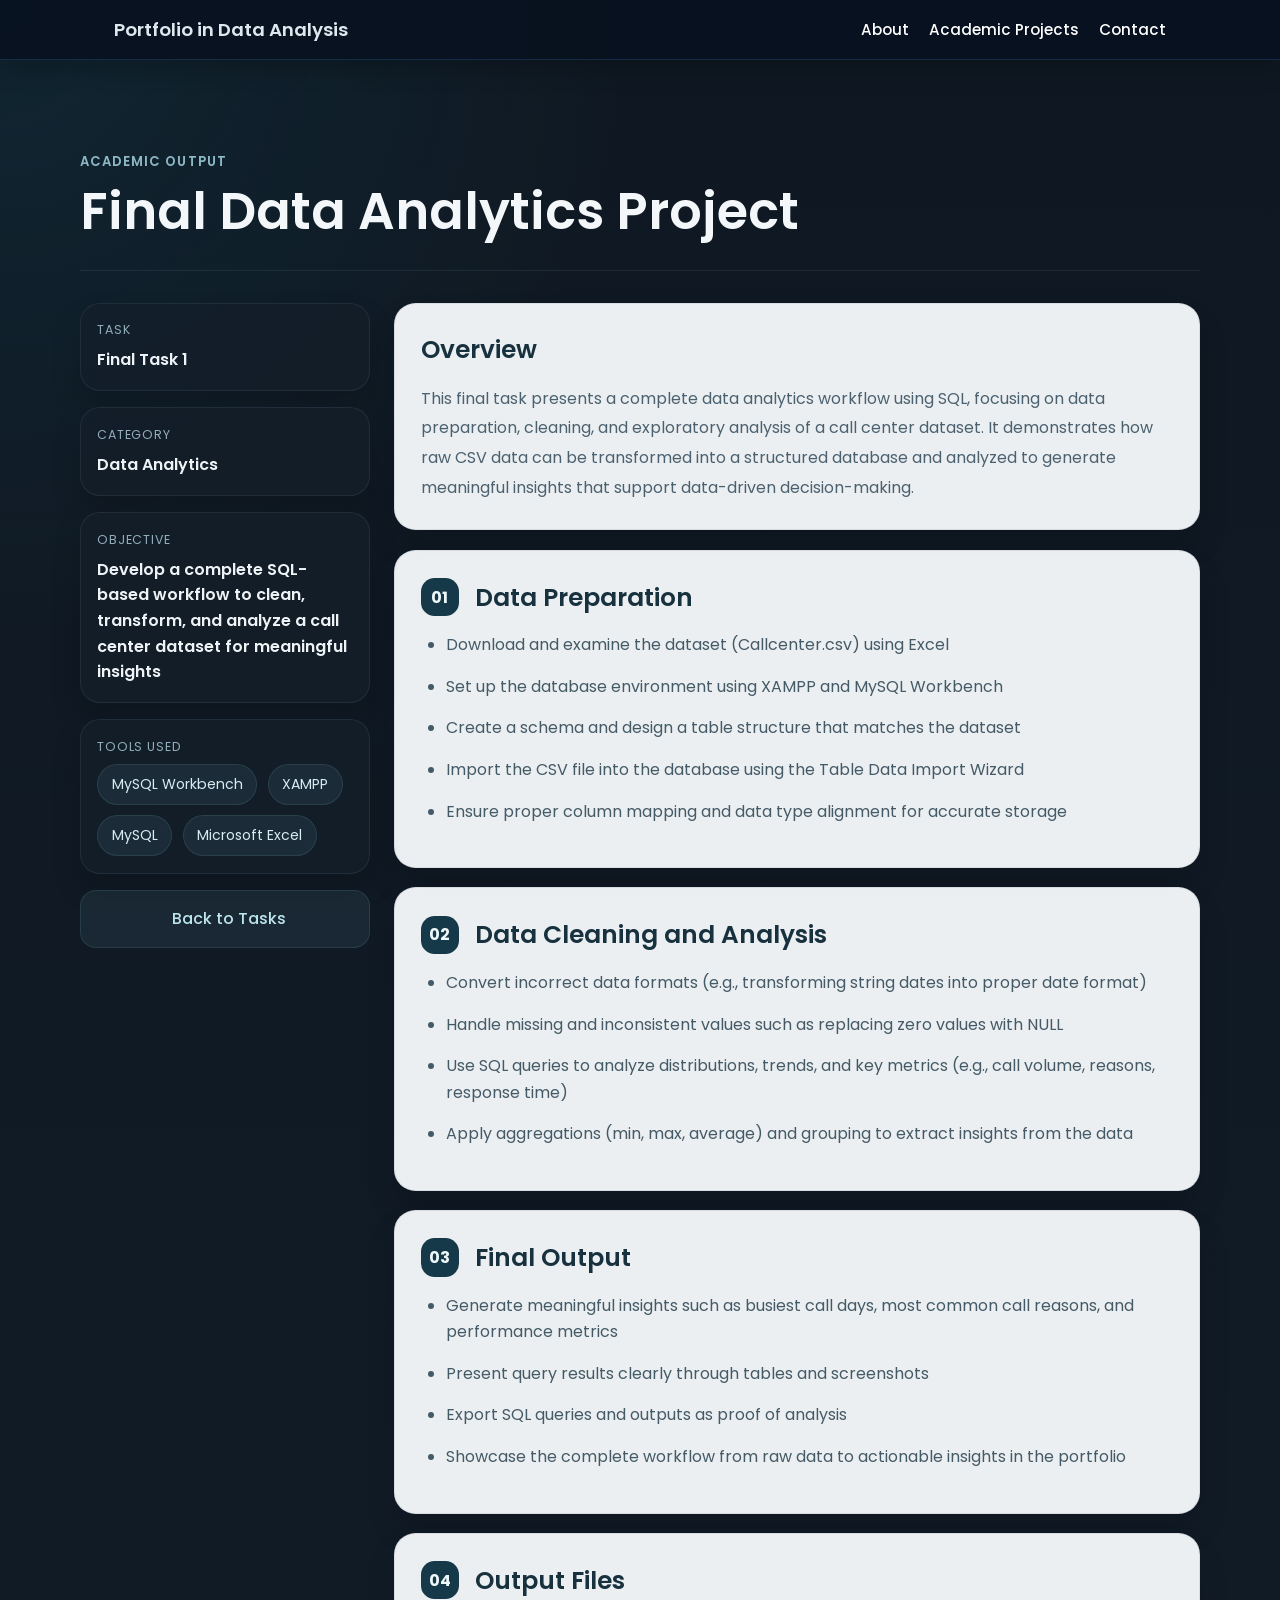
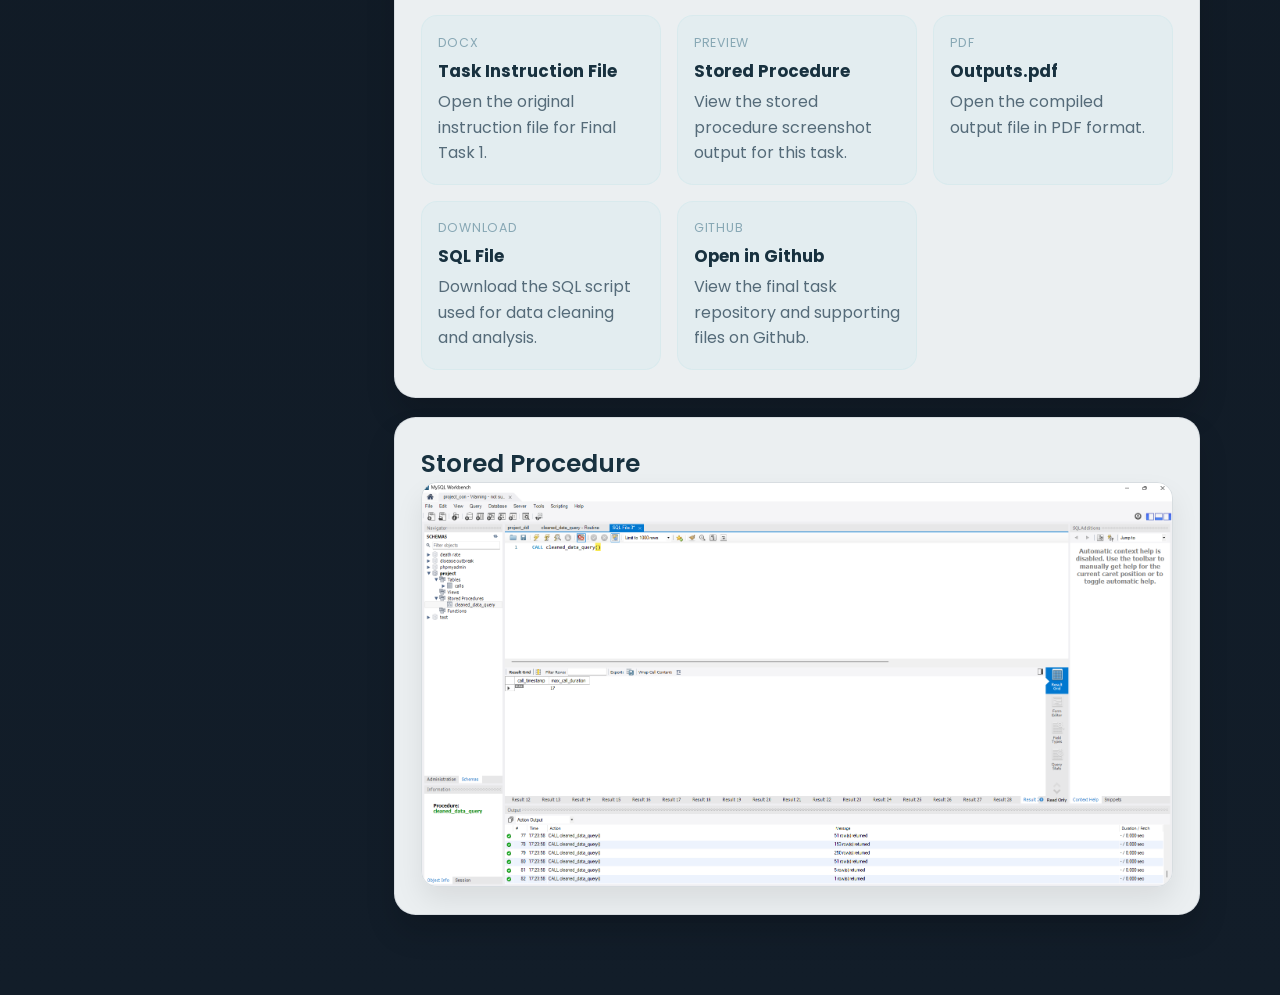
==== commit 358f5fb4: "update website" ====
--- a/final-task1.html
+++ b/final-task1.html
@@ -123,6 +123,18 @@
                 <h2 class="project-detail__card-title">Output Files</h2>
               </div>
               <div class="project-detail__resource-grid">
+                <a
+                  href="assets/Finals-Essay-Task.docx"
+                  target="_blank"
+                  class="project-detail__resource"
+                >
+                  <span class="project-detail__resource-label">DOCX</span>
+                  <strong class="project-detail__resource-title">Task Instruction File</strong>
+                  <span class="project-detail__resource-text">
+                    Open the original instruction file for Final Task 1.
+                  </span>
+                </a>
+
                 <a href="#stored-procedure" class="project-detail__resource">
                   <span class="project-detail__resource-label">Preview</span>
                   <strong class="project-detail__resource-title">Stored Procedure</strong>
--- a/assets/newcss.css
+++ b/assets/newcss.css
@@ -89,14 +89,243 @@
 }
 
 .change-theme {
-  font-size: 1.25rem;
-  color: var(--title-color);
   margin-right: var(--mb-1);
   cursor: pointer;
+  position: relative;
+  display: inline-flex;
+  align-items: center;
+  width: 4.9rem;
+  height: 2.5rem;
+  padding: 0.2rem;
+  border: 0;
+  border-radius: 999px;
+  background: linear-gradient(135deg, #9ad9ff 0%, #d8f4ff 100%);
+  box-shadow:
+    inset 0 0 0 1px rgba(255, 255, 255, 0.65),
+    0 10px 24px rgba(67, 127, 180, 0.18);
+  overflow: hidden;
+  transition:
+    background 0.45s ease,
+    box-shadow 0.45s ease,
+    transform 0.25s ease;
+  -webkit-appearance: none;
+  appearance: none;
 }
 
 .change-theme:hover {
-  color: var(--first-color);
+  transform: translateY(-1px);
+}
+
+.change-theme:focus-visible {
+  outline: 2px solid var(--first-color);
+  outline-offset: 3px;
+}
+
+.theme-toggle__sky {
+  position: absolute;
+  inset: 0;
+  border-radius: inherit;
+  overflow: hidden;
+}
+
+.theme-toggle__sky::before {
+  content: "";
+  position: absolute;
+  inset: 0;
+  background:
+    radial-gradient(circle at 22% 30%, rgba(255, 255, 255, 0.95) 0 0.14rem, transparent 0.15rem),
+    radial-gradient(circle at 34% 62%, rgba(255, 255, 255, 0.75) 0 0.11rem, transparent 0.12rem),
+    radial-gradient(circle at 52% 24%, rgba(255, 255, 255, 0.82) 0 0.12rem, transparent 0.13rem),
+    radial-gradient(circle at 66% 58%, rgba(255, 255, 255, 0.9) 0 0.14rem, transparent 0.15rem),
+    radial-gradient(circle at 80% 28%, rgba(255, 255, 255, 0.76) 0 0.12rem, transparent 0.13rem),
+    radial-gradient(circle at 72% 76%, rgba(255, 255, 255, 0.65) 0 0.1rem, transparent 0.11rem);
+  opacity: 0;
+  transform: scale(0.85);
+  transition: opacity 0.35s ease, transform 0.45s ease;
+}
+
+.theme-toggle__stars {
+  position: absolute;
+  inset: 0;
+  opacity: 0;
+  transition: opacity 0.35s ease;
+}
+
+.theme-toggle__stars::before,
+.theme-toggle__stars::after {
+  content: "";
+  position: absolute;
+  width: 0.34rem;
+  height: 0.34rem;
+  border-radius: 50%;
+  background: #fff8d9;
+  box-shadow:
+    0.7rem 0.45rem 0 -0.03rem #fff4b5,
+    1.5rem 0.15rem 0 -0.04rem #ffffff,
+    2.05rem 0.9rem 0 -0.03rem #fff0a8,
+    2.75rem 0.35rem 0 -0.05rem #ffffff,
+    3.3rem 0.95rem 0 -0.03rem #fff7cf;
+  animation: twinkle 2.8s ease-in-out infinite;
+}
+
+.theme-toggle__stars::before {
+  top: 0.35rem;
+  left: 0.45rem;
+}
+
+.theme-toggle__stars::after {
+  top: 1.15rem;
+  left: 0.15rem;
+  transform: scale(0.8);
+  animation-delay: 0.6s;
+}
+
+.theme-toggle__cloud {
+  position: absolute;
+  background: rgba(255, 255, 255, 0.95);
+  border-radius: 999px;
+  box-shadow:
+    0 0 0 1px rgba(255, 255, 255, 0.35),
+    0 4px 10px rgba(124, 175, 215, 0.18);
+  transition:
+    opacity 0.35s ease,
+    transform 0.45s ease;
+}
+
+.theme-toggle__cloud::before,
+.theme-toggle__cloud::after {
+  content: "";
+  position: absolute;
+  background: inherit;
+  border-radius: 50%;
+}
+
+.theme-toggle__cloud--one {
+  width: 1.05rem;
+  height: 0.42rem;
+  left: 0.48rem;
+  top: 0.6rem;
+}
+
+.theme-toggle__cloud--one::before {
+  width: 0.52rem;
+  height: 0.52rem;
+  left: 0.1rem;
+  bottom: 0.1rem;
+}
+
+.theme-toggle__cloud--one::after {
+  width: 0.62rem;
+  height: 0.62rem;
+  right: 0.12rem;
+  bottom: 0.08rem;
+}
+
+.theme-toggle__cloud--two {
+  width: 1.15rem;
+  height: 0.46rem;
+  right: 0.6rem;
+  bottom: 0.52rem;
+}
+
+.theme-toggle__cloud--two::before {
+  width: 0.58rem;
+  height: 0.58rem;
+  left: 0.14rem;
+  bottom: 0.1rem;
+}
+
+.theme-toggle__cloud--two::after {
+  width: 0.68rem;
+  height: 0.68rem;
+  right: 0.14rem;
+  bottom: 0.08rem;
+}
+
+.theme-toggle__orb {
+  position: relative;
+  z-index: 1;
+  display: inline-flex;
+  align-items: center;
+  justify-content: center;
+  width: 2.1rem;
+  height: 2.1rem;
+  border-radius: 50%;
+  color: #f08a00;
+  background: radial-gradient(circle at 35% 35%, #fff8cb 0%, #ffd55f 60%, #f3aa17 100%);
+  box-shadow:
+    0 0 0 0.18rem rgba(255, 236, 174, 0.38),
+    0 10px 18px rgba(241, 176, 35, 0.28);
+  transform: translateX(0);
+  transition:
+    transform 0.45s ease,
+    background 0.45s ease,
+    color 0.45s ease,
+    box-shadow 0.45s ease;
+}
+
+.theme-toggle__orb i {
+  font-size: 1.05rem;
+  line-height: 1;
+}
+
+body.dark-theme .change-theme {
+  background: linear-gradient(135deg, #0b1835 0%, #172c5e 56%, #2f4986 100%);
+  box-shadow:
+    inset 0 0 0 1px rgba(203, 223, 255, 0.12),
+    0 12px 28px rgba(5, 11, 28, 0.4);
+}
+
+body.dark-theme .theme-toggle__sky::before,
+body.dark-theme .theme-toggle__stars {
+  opacity: 1;
+  transform: scale(1);
+}
+
+body.dark-theme .theme-toggle__cloud--one {
+  opacity: 0;
+  transform: translate(-0.35rem, 0.1rem) scale(0.85);
+}
+
+body.dark-theme .theme-toggle__cloud--two {
+  opacity: 0;
+  transform: translate(0.35rem, -0.05rem) scale(0.85);
+}
+
+body.dark-theme .theme-toggle__orb {
+  transform: translateX(2.35rem);
+  color: #eef4ff;
+  background: radial-gradient(circle at 30% 30%, #eef4ff 0%, #c7d6f6 60%, #93a7d3 100%);
+  box-shadow:
+    0 0 0 0.18rem rgba(172, 195, 236, 0.22),
+    0 10px 20px rgba(7, 14, 37, 0.42);
+}
+
+body.dark-theme .theme-toggle__orb::before {
+  content: "";
+  position: absolute;
+  top: 0.34rem;
+  left: 0.48rem;
+  width: 0.42rem;
+  height: 0.42rem;
+  border-radius: 50%;
+  background: rgba(118, 138, 188, 0.42);
+  box-shadow:
+    0.52rem 0.46rem 0 0 rgba(118, 138, 188, 0.28),
+    -0.08rem 0.78rem 0 -0.05rem rgba(118, 138, 188, 0.2);
+}
+
+@keyframes twinkle {
+  0%,
+  100% {
+    opacity: 0.55;
+    transform: scale(0.9);
+  }
+
+  50% {
+    opacity: 1;
+    transform: scale(1.08);
+  }
 }
 
 /*================= Base ===============*/
